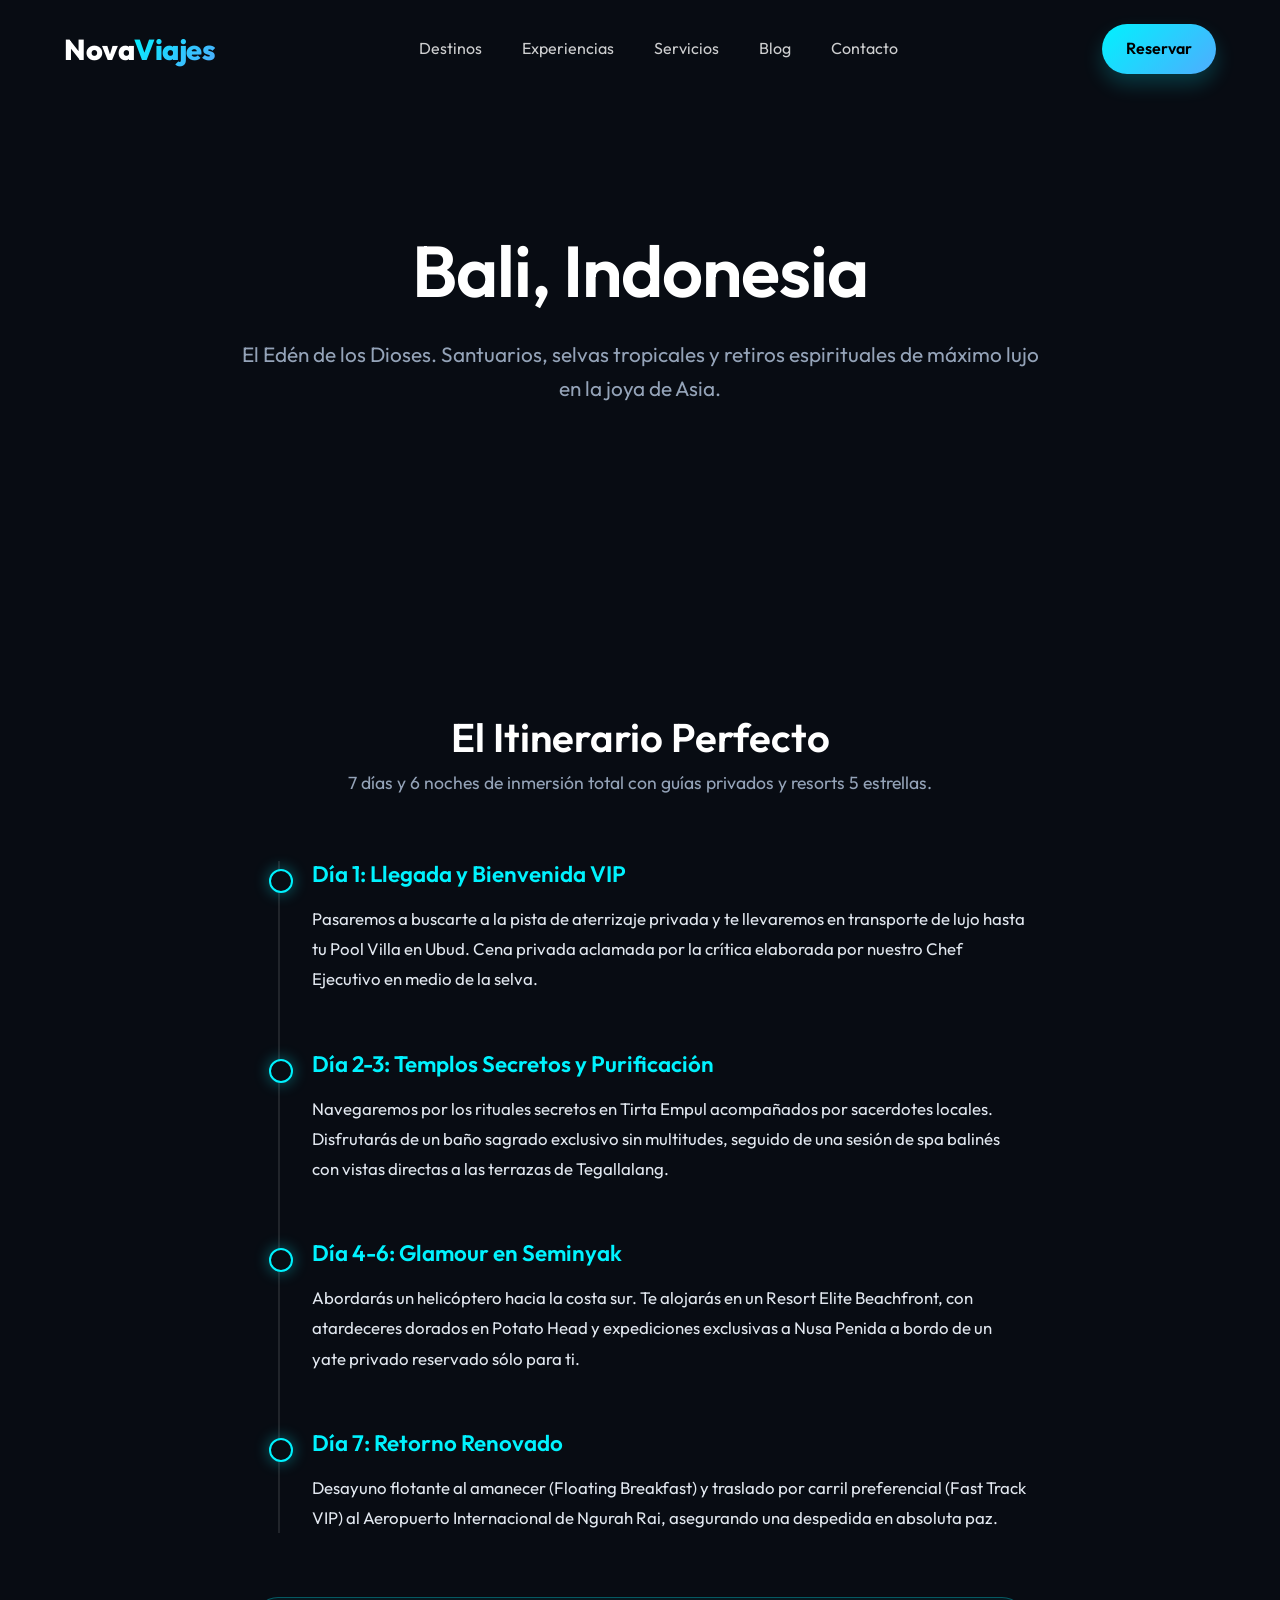
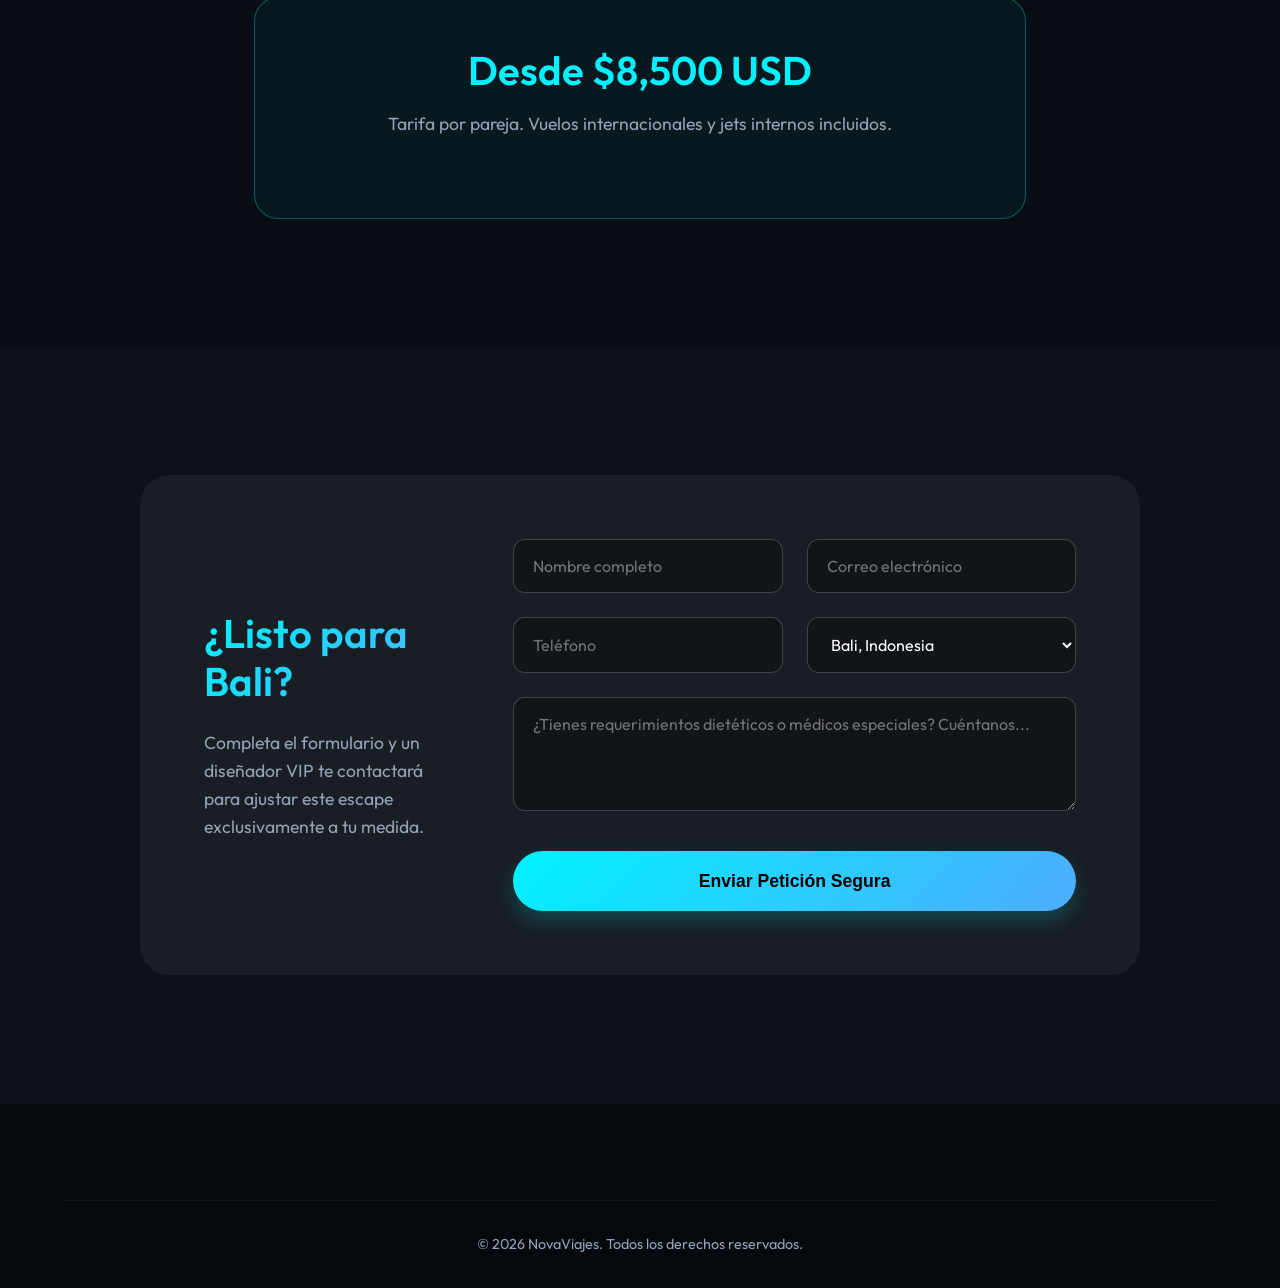
==== bali.html @ 115f8b4d "feat: Add Destination, Services and Blog pages with routing" ====
<!DOCTYPE html>
<html lang="es">
<head>
    <meta charset="UTF-8">
    <meta name="viewport" content="width=device-width, initial-scale=1.0">
    <title>Viaje a Bali | NovaViajes</title>
    <link rel="preconnect" href="https://fonts.googleapis.com">
    <link rel="preconnect" href="https://fonts.gstatic.com" crossorigin>
    <link href="https://fonts.googleapis.com/css2?family=Outfit:wght@300;400;600;800&display=swap" rel="stylesheet">
    <link rel="stylesheet" href="style.css">
</head>
<body>
    <nav class="navbar">
        <div class="logo"><a href="index.html">Nova<span>Viajes</span></a></div>
        <ul class="nav-links">
            <li><a href="index.html#destinos">Destinos</a></li>
            <li><a href="index.html#experiencias">Experiencias</a></li>
            <li><a href="servicios.html">Servicios</a></li>
            <li><a href="blog.html">Blog</a></li>
            <li><a href="#contacto">Contacto</a></li>
        </ul>
        <a href="#contacto" class="btn-primary magnetic-btn">Reservar</a>
    </nav>

    <header class="hero" style="height: 65vh;">
        <div class="hero-bg" style="background-image: url('https://images.unsplash.com/photo-1510414842594-a61c69b5ae57?auto=format&fit=crop&w=2000&q=80')"></div>
        <div class="hero-overlay"></div>
        <div class="hero-content" style="padding-top: 6rem;">
            <h1 class="fade-up" style="font-size: 4.5rem;">Bali, Indonesia</h1>
            <p class="fade-up delay-1" style="font-size: 1.3rem;">El Edén de los Dioses. Santuarios, selvas tropicales y retiros espirituales de máximo lujo en la joya de Asia.</p>
        </div>
    </header>

    <section class="section-padding" style="max-width: 900px; margin: 0 auto;">
        <div class="section-header scroll-reveal">
            <h2 style="font-size: 2.5rem; margin-bottom: 0.5rem;">El Itinerario Perfecto</h2>
            <p style="font-size: 1.1rem; color: var(--text-muted);">7 días y 6 noches de inmersión total con guías privados y resorts 5 estrellas.</p>
        </div>
        
        <div class="timeline" style="margin-top: 4rem;">
            <div class="timeline-item scroll-reveal">
                <h3>Día 1: Llegada y Bienvenida VIP</h3>
                <p>Pasaremos a buscarte a la pista de aterrizaje privada y te llevaremos en transporte de lujo hasta tu Pool Villa en Ubud. Cena privada aclamada por la crítica elaborada por nuestro Chef Ejecutivo en medio de la selva.</p>
            </div>
            <div class="timeline-item scroll-reveal">
                <h3>Día 2-3: Templos Secretos y Purificación</h3>
                <p>Navegaremos por los rituales secretos en Tirta Empul acompañados por sacerdotes locales. Disfrutarás de un baño sagrado exclusivo sin multitudes, seguido de una sesión de spa balinés con vistas directas a las terrazas de Tegallalang.</p>
            </div>
            <div class="timeline-item scroll-reveal">
                <h3>Día 4-6: Glamour en Seminyak</h3>
                <p>Abordarás un helicóptero hacia la costa sur. Te alojarás en un Resort Elite Beachfront, con atardeceres dorados en Potato Head y expediciones exclusivas a Nusa Penida a bordo de un yate privado reservado sólo para ti.</p>
            </div>
            <div class="timeline-item scroll-reveal">
                <h3>Día 7: Retorno Renovado</h3>
                <p>Desayuno flotante al amanecer (Floating Breakfast) y traslado por carril preferencial (Fast Track VIP) al Aeropuerto Internacional de Ngurah Rai, asegurando una despedida en absoluta paz.</p>
            </div>
        </div>

        <div class="pricing-box scroll-reveal">
            <h2>Desde $8,500 USD</h2>
            <p>Tarifa por pareja. Vuelos internacionales y jets internos incluidos.</p>
        </div>
    </section>

    <section id="contacto" class="contact-section section-padding" style="background: rgba(255,255,255,0.02);">
        <div class="contact-container scroll-reveal" style="border:none; box-shadow:none;">
            <div class="contact-text">
                <h2>¿Listo para Bali?</h2>
                <p>Completa el formulario y un diseñador VIP te contactará para ajustar este escape exclusivamente a tu medida.</p>
            </div>
            <form class="contact-form">
                <div class="form-row">
                    <input type="text" placeholder="Nombre completo" required>
                    <input type="email" placeholder="Correo electrónico" required>
                </div>
                <div class="form-row">
                    <input type="tel" placeholder="Teléfono" required>
                    <select required>
                        <option selected>Bali, Indonesia</option>
                    </select>
                </div>
                <textarea rows="4" placeholder="¿Tienes requerimientos dietéticos o médicos especiales? Cuéntanos..."></textarea>
                <button type="submit" class="btn-primary magnetic-btn" style="width:100%; border:none; margin-top: 1rem; padding: 1.2rem; font-size:1.1rem;">Enviar Petición Segura</button>
            </form>
        </div>
    </section>

    <footer class="footer">
        <div class="footer-bottom">
            <p>&copy; 2026 NovaViajes. Todos los derechos reservados.</p>
        </div>
    </footer>
    <script src="app.js"></script>
</body>
</html>
---- style.css ----
:root {
    --bg-color: #080c13;
    --text-color: #ffffff;
    --text-muted: #94a3b8;
    --accent-1: #00f2fe;
    --accent-2: #4facfe;
    --glass-bg: rgba(255, 255, 255, 0.05);
    --glass-border: rgba(255, 255, 255, 0.1);
    --font-primary: 'Outfit', sans-serif;
    --transition-smooth: all 0.5s cubic-bezier(0.4, 0, 0.2, 1);
}

* { margin: 0; padding: 0; box-sizing: border-box; }
html { scroll-behavior: smooth; }
body {
    background-color: var(--bg-color);
    color: var(--text-color);
    font-family: var(--font-primary);
    overflow-x: hidden;
    line-height: 1.6;
}

h1, h2, h3, h4 { line-height: 1.2; font-weight: 600; }
a { text-decoration: none; color: inherit; transition: var(--transition-smooth); }
ul { list-style: none; }

/* Animations */
.fade-up {
    opacity: 0;
    transform: translateY(30px);
    animation: fadeUpAnim 0.8s forwards cubic-bezier(0.4, 0, 0.2, 1);
}
.delay-1 { animation-delay: 0.2s; }
.delay-2 { animation-delay: 0.4s; }

@keyframes fadeUpAnim {
    to { opacity: 1; transform: translateY(0); }
}

.scroll-reveal {
    opacity: 0;
    transform: translateY(40px);
    transition: all 0.8s cubic-bezier(0.4, 0, 0.2, 1);
}
.scroll-reveal.visible {
    opacity: 1;
    transform: translateY(0);
}

/* Navigation */
.navbar {
    position: fixed;
    top: 0;
    width: 100%;
    padding: 1.5rem 5%;
    display: flex;
    justify-content: space-between;
    align-items: center;
    z-index: 100;
    transition: var(--transition-smooth);
    background: transparent;
}
.navbar.scrolled {
    background: rgba(8, 12, 19, 0.85);
    backdrop-filter: blur(16px);
    border-bottom: 1px solid var(--glass-border);
    padding: 1rem 5%;
}

.logo { font-size: 1.8rem; font-weight: 800; letter-spacing: -0.5px; }
.logo span {
    color: var(--accent-1);
    background: linear-gradient(135deg, var(--accent-1), var(--accent-2));
    background-clip: text;
    -webkit-background-clip: text;
    -webkit-text-fill-color: transparent;
}

.nav-links { display: flex; gap: 2.5rem; }
.nav-links a { font-size: 1rem; font-weight: 400; opacity: 0.8; }
.nav-links a:hover { opacity: 1; color: var(--accent-1); }

.btn-primary {
    background: linear-gradient(135deg, var(--accent-1), var(--accent-2));
    color: #000;
    padding: 0.75rem 1.5rem;
    border-radius: 50px;
    font-weight: 600;
    display: inline-block;
    cursor: pointer;
    box-shadow: 0 10px 20px rgba(0, 242, 254, 0.2);
}
.btn-primary:hover {
    box-shadow: 0 15px 30px rgba(0, 242, 254, 0.4);
    transform: translateY(-2px);
}

/* Hero Section */
.hero {
    height: 100vh;
    position: relative;
    display: flex;
    align-items: center;
    justify-content: center;
    padding: 0 5%;
    overflow: hidden;
}
.hero-bg {
    position: absolute;
    top: 0; left: 0; width: 100%; height: 100%;
    background-image: url('https://images.unsplash.com/photo-1544644181-1484b3fdfc62?auto=format&fit=crop&w=2000&q=80');
    background-size: cover;
    background-position: center;
    z-index: -2;
    transform: scale(1.05);
}
.hero-overlay {
    position: absolute;
    top: 0; left: 0; width: 100%; height: 100%;
    background: linear-gradient(to bottom, rgba(8, 12, 19, 0.4) 0%, rgba(8, 12, 19, 0.9) 100%);
    z-index: -1;
}

.hero-content {
    text-align: center;
    max-width: 800px;
    z-index: 10;
}
.hero-content h1 {
    font-size: clamp(3rem, 6vw, 5.5rem);
    margin-bottom: 1.5rem;
    letter-spacing: -1px;
}
.hero-content p {
    font-size: 1.2rem;
    color: var(--text-muted);
    margin-bottom: 3rem;
}

/* Glass Search Bar */
.search-glass {
    background: var(--glass-bg);
    backdrop-filter: blur(20px);
    border: 1px solid var(--glass-border);
    border-radius: 100px;
    padding: 0.5rem 0.5rem 0.5rem 2rem;
    display: flex;
    align-items: center;
    justify-content: space-between;
    box-shadow: 0 25px 50px rgba(0,0,0,0.3);
}

.input-group {
    display: flex; flex-direction: column; align-items: flex-start; flex: 1;
}
.input-group label {
    font-size: 0.75rem; color: var(--text-muted); text-transform: uppercase; letter-spacing: 1px; font-weight: 600;
}
.input-group input {
    background: transparent; border: none; outline: none; color: #fff;
    font-family: var(--font-primary); font-size: 1rem; width: 100%; margin-top: 0.2rem;
}
.input-group input::placeholder { color: rgba(255,255,255,0.4); }

.search-btn {
    background: linear-gradient(135deg, var(--accent-1), var(--accent-2));
    border: none; color: #000; font-family: var(--font-primary); font-weight: 600;
    padding: 1rem 2rem; border-radius: 50px; cursor: pointer; transition: var(--transition-smooth);
}
.search-btn:hover { transform: scale(1.05); }

/* Layout Components */
.section-padding { padding: 8rem 5%; }
.section-header { text-align: center; margin-bottom: 4rem; }
.section-header h2 { font-size: 3rem; margin-bottom: 1rem; }
.section-header p { color: var(--text-muted); font-size: 1.1rem; }

/* Destinations */
.destinations-grid {
    display: grid; grid-template-columns: repeat(auto-fit, minmax(300px, 1fr)); gap: 2rem;
}
.dest-card {
    position: relative; border-radius: 24px; overflow: hidden; height: 450px; cursor: pointer;
}
.card-img {
    width: 100%; height: 100%; background-size: cover; background-position: center; transition: transform 0.8s cubic-bezier(0.4, 0, 0.2, 1);
}
.dest-card:hover .card-img { transform: scale(1.1); }
.dest-card::after {
    content: ''; position: absolute; bottom: 0; left: 0; width: 100%; height: 70%;
    background: linear-gradient(to top, rgba(8,12,19,0.95), transparent); pointer-events: none;
}
.card-content {
    position: absolute; bottom: 0; left: 0; width: 100%; padding: 2.5rem; z-index: 2;
    transform: translateY(20px); transition: var(--transition-smooth);
}
.dest-card:hover .card-content { transform: translateY(0); }
.card-badge {
    display: inline-block; background: rgba(255,255,255,0.2); backdrop-filter: blur(10px);
    padding: 0.3rem 1rem; border-radius: 20px; font-size: 0.8rem; font-weight: 600; margin-bottom: 1rem;
}
.card-content h3 { font-size: 1.8rem; margin-bottom: 0.5rem; }
.card-content p { color: var(--text-muted); font-size: 0.95rem; margin-bottom: 1rem; opacity: 0; transition: var(--transition-smooth); }
.dest-card:hover .card-content p { opacity: 1; }
.explore-link { color: var(--accent-1); font-weight: 600; display: inline-flex; align-items: center; gap: 0.5rem; }
.explore-link span { transition: transform 0.3s ease; }
.explore-link:hover span { transform: translateX(5px); }

/* Marquee */
.marquee-section {
    padding: 3rem 0; background: var(--accent-1); color: #000; overflow: hidden; white-space: nowrap; display: flex; font-weight: 800; font-size: 2.5rem; text-transform: uppercase;
}
.marquee-inner { display: flex; animation: marquee 20s linear infinite; }
.marquee-inner span { padding: 0 1rem; }
@keyframes marquee { 0% { transform: translateX(0); } 100% { transform: translateX(-50%); } }

/* Features */
.features-flex { display: flex; gap: 3rem; flex-wrap: wrap; justify-content: center; }
.feature-item {
    flex: 1; min-width: 250px; background: var(--glass-bg); border: 1px solid var(--glass-border);
    padding: 3rem 2rem; border-radius: 24px; text-align: center; transition: var(--transition-smooth);
}
.feature-item:hover { transform: translateY(-10px); background: rgba(255,255,255,0.08); border-color: rgba(0, 242, 254, 0.3); }
.feature-icon { font-size: 3rem; margin-bottom: 1.5rem; text-shadow: 0 0 20px rgba(0,242,254,0.4); }
.feature-item h4 { font-size: 1.4rem; margin-bottom: 1rem; }
.feature-item p { color: var(--text-muted); font-size: 1rem; }

/* Footer */
.footer { background: #05080c; border-top: 1px solid rgba(255,255,255,0.05); padding: 6rem 5% 2rem; }
.footer-content { display: flex; flex-wrap: wrap; gap: 4rem; justify-content: space-between; margin-bottom: 4rem; }
.footer-brand { max-width: 300px; }
.footer-brand h2 { font-size: 2rem; margin-bottom: 1rem; }
.footer-brand h2 span { color: var(--accent-1); }
.footer-brand p { color: var(--text-muted); }
.footer-links h4, .footer-cta h4 { font-size: 1.2rem; margin-bottom: 1.5rem; }
.footer-links ul li { margin-bottom: 0.8rem; }
.footer-links ul li a { color: var(--text-muted); }
.footer-links ul li a:hover { color: var(--accent-1); }

.newsletter { display: flex; background: rgba(255,255,255,0.05); border-radius: 50px; padding: 0.5rem; border: 1px solid rgba(255,255,255,0.1); }
.newsletter input { background: none; border: none; color: #fff; padding: 0.5rem 1rem; outline: none; width: 100%; font-family: var(--font-primary); }
.newsletter button { background: var(--accent-1); color: #000; border: none; padding: 0.5rem 1.5rem; border-radius: 50px; font-weight: 600; cursor: pointer; font-family: var(--font-primary); transition: transform 0.2s; }
.newsletter button:hover { transform: scale(1.05); }

.footer-bottom { text-align: center; color: var(--text-muted); font-size: 0.9rem; border-top: 1px solid rgba(255,255,255,0.05); padding-top: 2rem; }

.magnetic-btn { position: relative; }

@media (max-width: 768px) {
    .nav-links { display: none; }
    .hero-content h1 { font-size: 3rem; }
    .search-glass { flex-direction: column; padding: 1.5rem; gap: 1rem; border-radius: 24px; }
    .search-glass .input-group { width: 100%; border-bottom: 1px solid rgba(255,255,255,0.1); padding-bottom: 1rem; }
    .search-glass .input-group:last-child { border: none; padding-bottom: 0px; }
    .search-btn { width: 100%; margin-top: 1rem; }
    .features-flex { flex-direction: column; }
}

/* Flatpickr Premium Customization */
.flatpickr-calendar {
    background: rgba(8, 12, 19, 0.95) !important;
    backdrop-filter: blur(20px) !important;
    border: 1px solid rgba(255, 255, 255, 0.1) !important;
    box-shadow: 0 25px 50px rgba(0,0,0,0.5) !important;
    font-family: var(--font-primary) !important;
}
.flatpickr-day.selected, .flatpickr-day.startRange, .flatpickr-day.endRange, .flatpickr-day.selected.inRange, .flatpickr-day.startRange.inRange, .flatpickr-day.endRange.inRange {
    background: var(--accent-1) !important;
    border-color: var(--accent-1) !important;
    color: #000 !important;
    font-weight: 600;
}
.flatpickr-day.inRange {
    background: rgba(0, 242, 254, 0.1) !important;
    border-color: transparent !important;
    box-shadow: -5px 0 0 rgba(0, 242, 254, 0.1), 5px 0 0 rgba(0, 242, 254, 0.1) !important;
}

/* Custom Dropdown Styling */
.dropdown-wrapper { position: relative; }
#destinoInput { cursor: pointer; }
.custom-dropdown {
    position: absolute; top: 100%; left: 0; width: 100%; margin-top: 0.5rem;
    background: rgba(8, 12, 19, 0.95); backdrop-filter: blur(20px);
    border: 1px solid rgba(255, 255, 255, 0.1); border-radius: 12px;
    box-shadow: 0 10px 30px rgba(0,0,0,0.5); opacity: 0; visibility: hidden;
    transform: translateY(-10px); transition: var(--transition-smooth);
    z-index: 50; overflow: hidden;
}
.custom-dropdown.active { opacity: 1; visibility: visible; transform: translateY(0); }
.custom-dropdown li {
    padding: 1rem 1.5rem; font-size: 1rem; color: var(--text-color); cursor: pointer;
    border-bottom: 1px solid rgba(255,255,255,0.05); transition: background 0.3s;
}
.custom-dropdown li:last-child { border-bottom: none; }
.custom-dropdown li:hover { background: var(--accent-1); color: #000; font-weight: 600; }

/* Testimonials */
.testimonials-header { margin-top: 8rem; margin-bottom: 4rem; }
.testimonials-header h2 { font-size: 2.5rem; margin-bottom: 1rem; }
.testimonials-grid { display: grid; grid-template-columns: repeat(auto-fit, minmax(300px, 1fr)); gap: 2rem; }
.testimonial-card {
    background: var(--glass-bg); border: 1px solid var(--glass-border); border-radius: 24px;
    padding: 2.5rem; transition: var(--transition-smooth); display: flex; flex-direction: column; justify-content: space-between;
}
.testimonial-card:hover { transform: translateY(-5px); border-color: rgba(0,242,254,0.3); }
.stars { color: #f59e0b; font-size: 1.2rem; margin-bottom: 1rem; letter-spacing: 2px; }
.testimonial-card p { color: #e2e8f0; font-style: italic; font-size: 1.05rem; margin-bottom: 2rem; line-height: 1.7; }
.user-info { display: flex; align-items: center; gap: 1rem; border-top: 1px solid rgba(255,255,255,0.1); padding-top: 1.5rem; }
.user-info img { width: 50px; height: 50px; border-radius: 50%; object-fit: cover; border: 2px solid var(--accent-1); }
.user-info h4 { font-size: 1.1rem; color: #fff; margin-bottom: 0.2rem; }
.user-info span { font-size: 0.85rem; color: var(--text-muted); }

/* Contact Form Section */
.contact-container {
    max-width: 1000px; margin: 0 auto; background: var(--glass-bg); border: 1px solid var(--glass-border);
    border-radius: 30px; padding: 4rem; display: grid; grid-template-columns: 1fr 1.2fr; gap: 4rem; align-items: center;
}
.contact-text h2 { font-size: 2.5rem; margin-bottom: 1.5rem; background: linear-gradient(135deg, var(--accent-1), var(--accent-2)); background-clip: text; -webkit-background-clip: text; -webkit-text-fill-color: transparent; }
.contact-text p { font-size: 1.1rem; color: var(--text-muted); }
.contact-form { display: flex; flex-direction: column; gap: 1.5rem; }
.form-row { display: flex; gap: 1.5rem; }
.form-row > * { flex: 1; }
.contact-form input, .contact-form select, .contact-form textarea {
    background: rgba(0,0,0,0.3); border: 1px solid rgba(255,255,255,0.2); color: #fff;
    padding: 1rem 1.2rem; border-radius: 12px; font-family: var(--font-primary); font-size: 1rem; outline: none; transition: border 0.3s;
}
.contact-form input:focus, .contact-form select:focus, .contact-form textarea:focus { border-color: var(--accent-1); }
.contact-form select option { background: #080c13; color: #fff; }

/* Destination Timeline */
.timeline { border-left: 2px solid rgba(255,255,255,0.1); margin-left: 1.5rem; padding-left: 2rem; position: relative; }
.timeline-item { margin-bottom: 3.5rem; position: relative; }
.timeline-item::before {
    content: ''; position: absolute; left: -2.7rem; top: 0.5rem; width: 20px; height: 20px;
    background: var(--bg-color); border: 2px solid var(--accent-1); border-radius: 50%;
    box-shadow: 0 0 15px rgba(0,242,254,0.4);
}
.timeline-item h3 { color: var(--accent-1); margin-bottom: 1rem; font-size: 1.4rem; }
.timeline-item p { color: #e2e8f0; font-size: 1.05rem; line-height: 1.8; }

/* Pricing Box */
.pricing-box {
    margin-top: 4rem; text-align: center; background: rgba(0, 242, 254, 0.05); padding: 3rem;
    border-radius: 24px; border: 1px solid rgba(0, 242, 254, 0.3); backdrop-filter: blur(10px);
}
.pricing-box h2 { font-size: 2.5rem; color: var(--accent-1); margin-bottom: 1rem; }
.pricing-box p { font-size: 1.1rem; color: var(--text-muted); margin-bottom: 2rem; }

@media (max-width: 768px) {
    .contact-container { grid-template-columns: 1fr; padding: 2rem; }
    .form-row { flex-direction: column; }
}
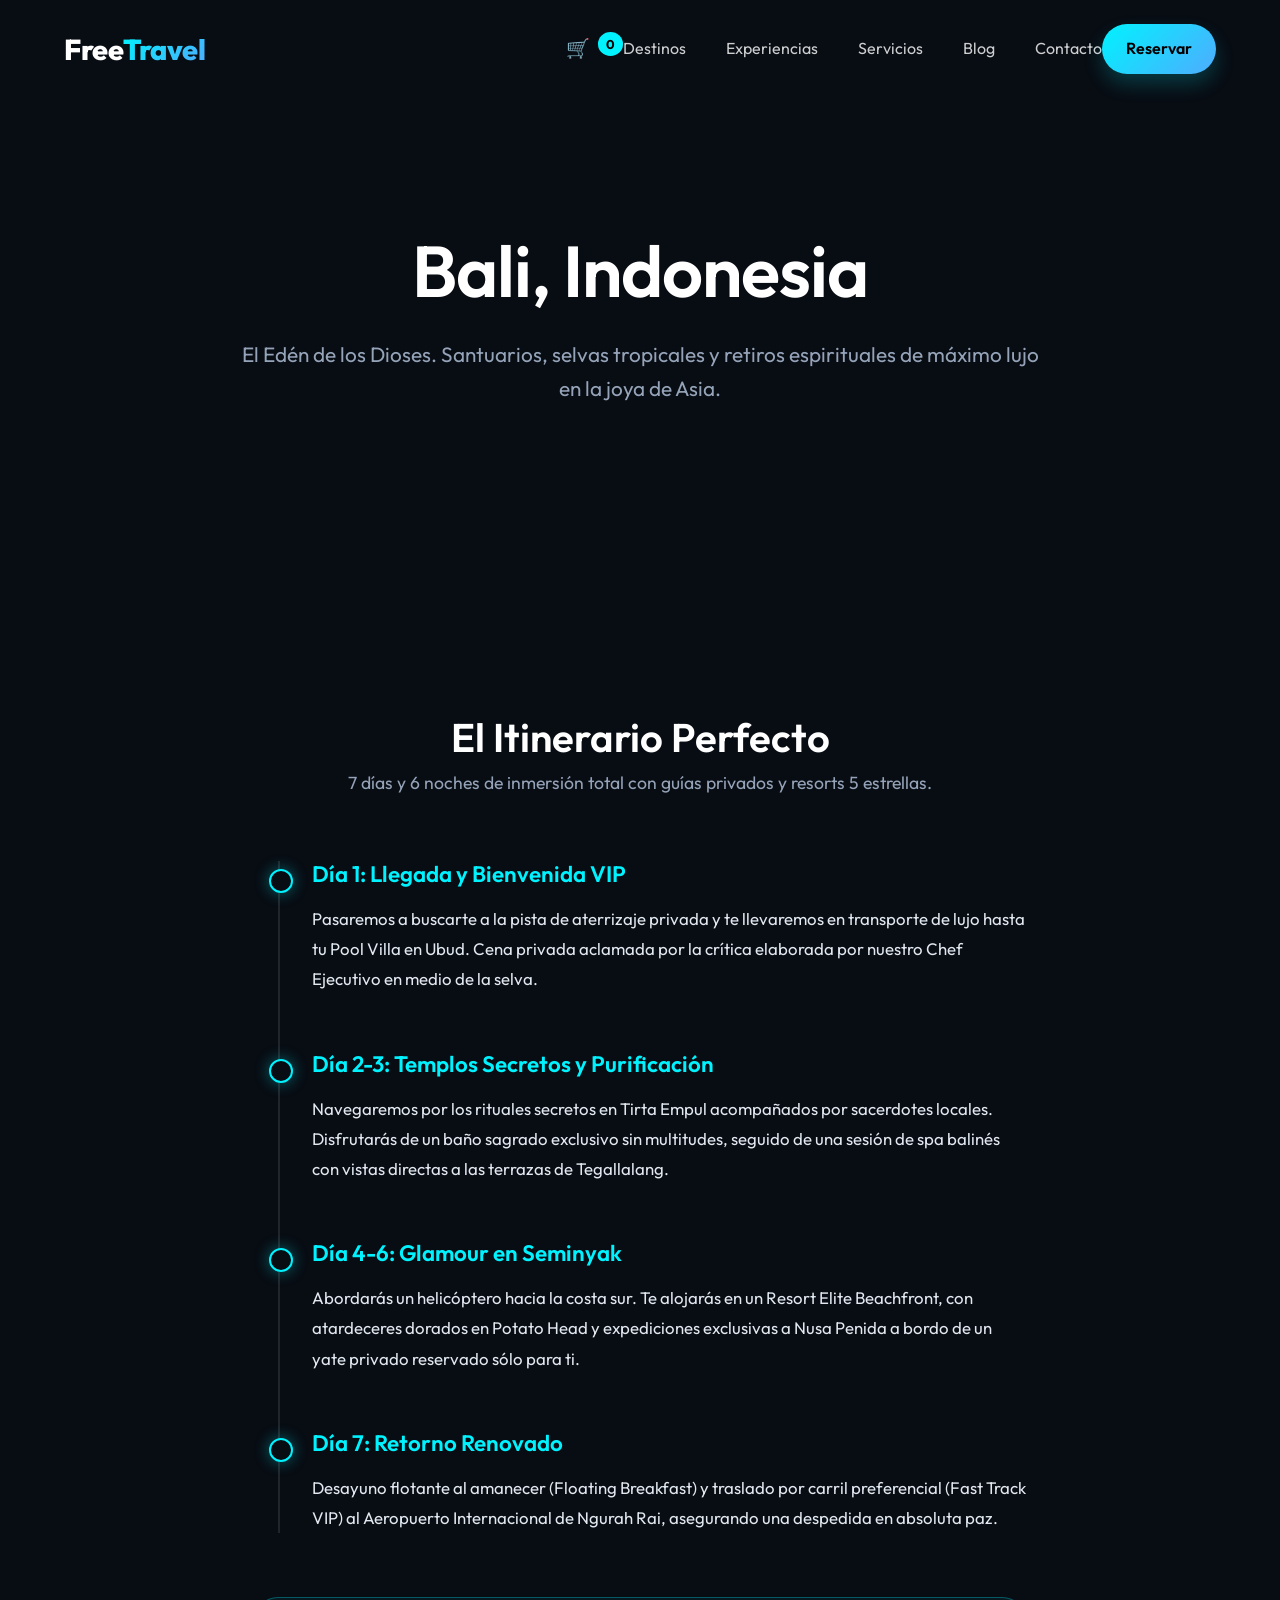
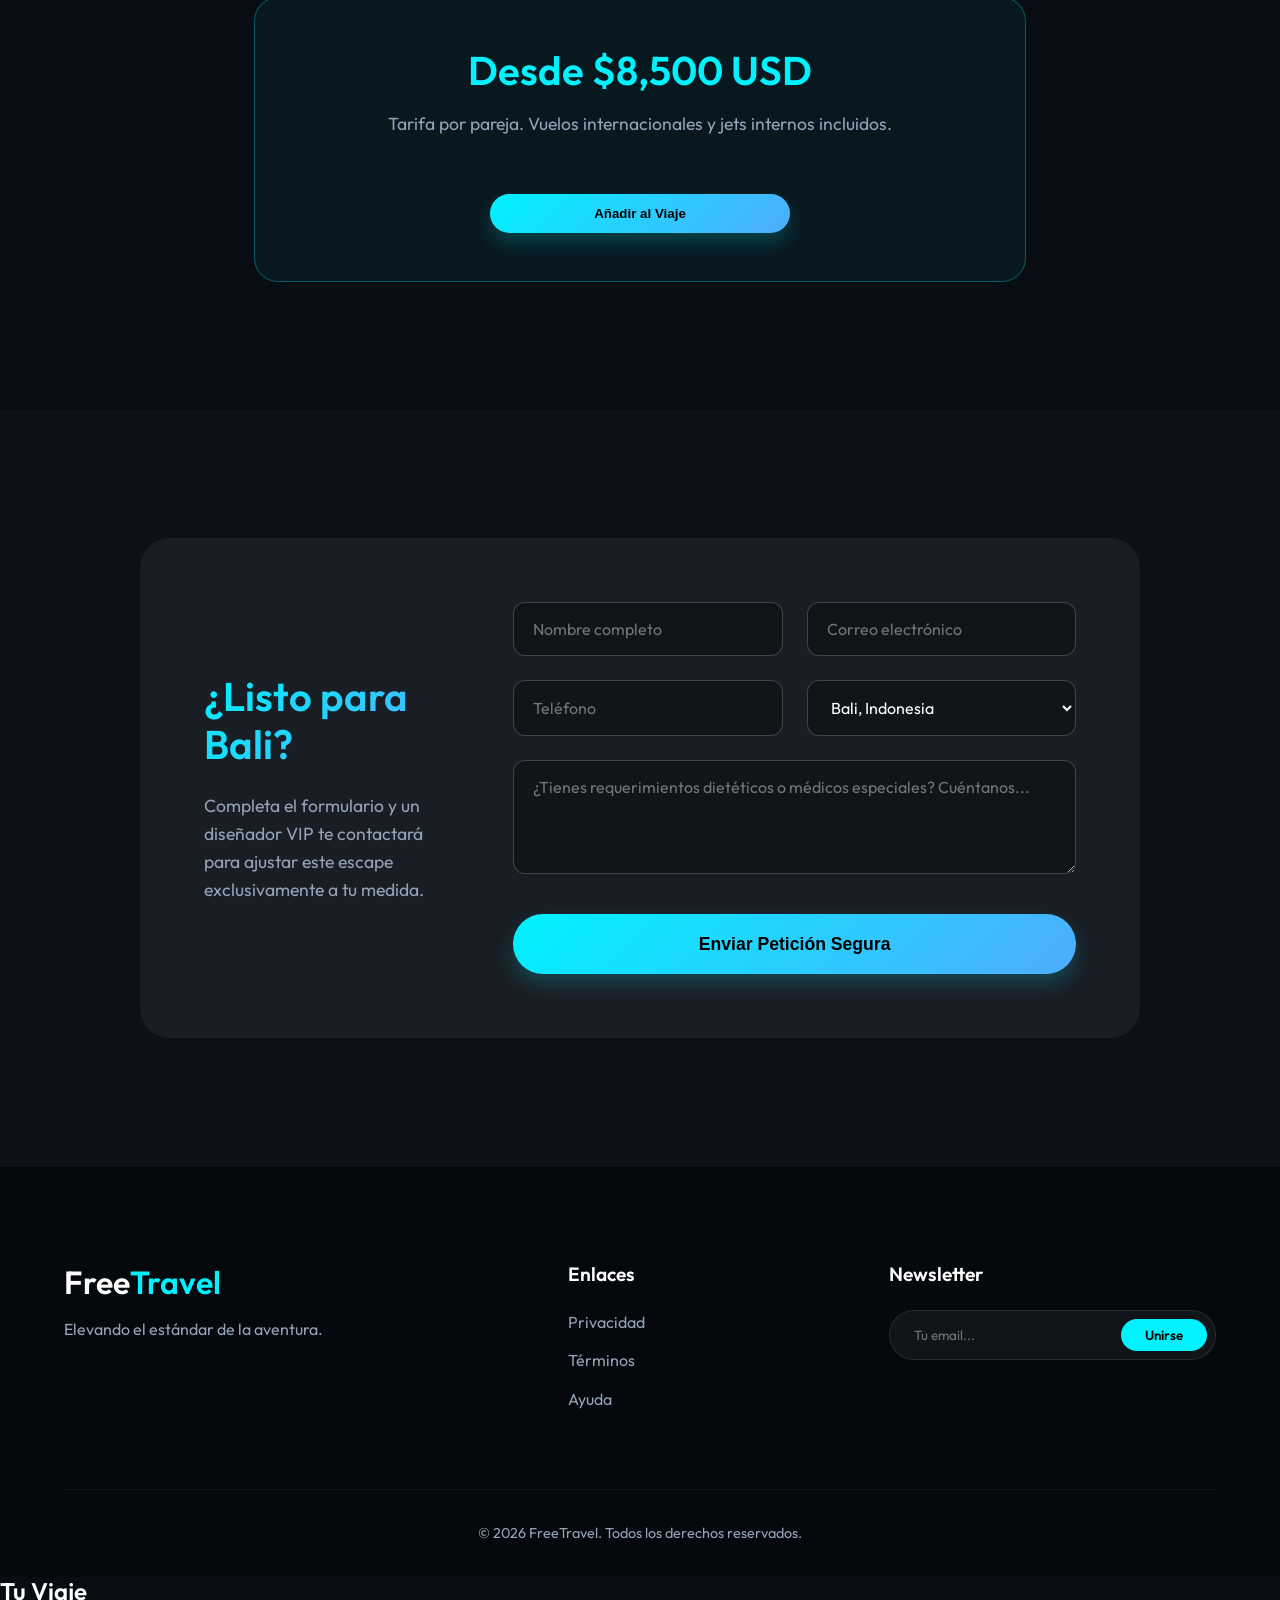
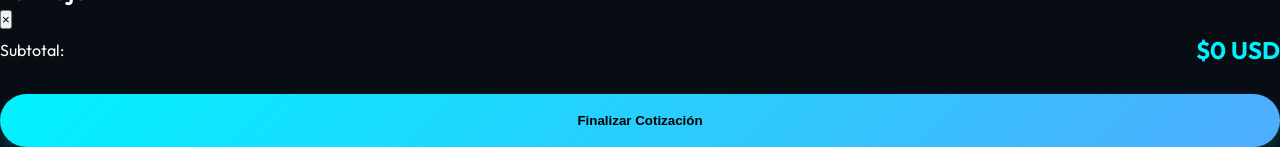
==== commit 115f296a: "feat: Execute total rebranding from NovaViajes to FreeTravel and link End-To-End checkout module" ====
--- a/bali.html
+++ b/bali.html
@@ -3,7 +3,7 @@
 <head>
     <meta charset="UTF-8">
     <meta name="viewport" content="width=device-width, initial-scale=1.0">
-    <title>Viaje a Bali | NovaViajes</title>
+    <title>Viaje a Bali | FreeTravel</title>
     <link rel="preconnect" href="https://fonts.googleapis.com">
     <link rel="preconnect" href="https://fonts.gstatic.com" crossorigin>
     <link href="https://fonts.googleapis.com/css2?family=Outfit:wght@300;400;600;800&display=swap" rel="stylesheet">
@@ -11,7 +11,17 @@
 </head>
 <body>
     <nav class="navbar">
-        <div class="logo"><a href="index.html">Nova<span>Viajes</span></a></div>
+        <div class="logo"><a href="index.html">Free<span>Travel</span></a></div>
+        <div class="nav-actions" style="display:flex; align-items:center; gap:1.5rem; margin-left:auto; z-index:102;">
+            <div class="cart-toggle" id="cartToggle" style="cursor:pointer; display:flex; align-items:center; gap:0.5rem; font-size:1.2rem;">
+                🛒 <span class="cart-count" id="cartCount" style="background:var(--accent-1); color:#000; font-weight:bold; border-radius:50%; padding:0.1rem 0.5rem; font-size:0.8rem; transform: translateY(-5px);">0</span>
+            </div>
+            <div class="hamburger">
+                <div class="line"></div>
+                <div class="line"></div>
+                <div class="line"></div>
+            </div>
+        </div>
         <ul class="nav-links">
             <li><a href="index.html#destinos">Destinos</a></li>
             <li><a href="index.html#experiencias">Experiencias</a></li>
@@ -59,6 +69,7 @@
         <div class="pricing-box scroll-reveal">
             <h2>Desde $8,500 USD</h2>
             <p>Tarifa por pareja. Vuelos internacionales y jets internos incluidos.</p>
+            <button class="add-to-cart btn-primary magnetic-btn" style="margin-top: 1.5rem; width: 100%; max-width: 300px; border:none;" data-id="bali" data-name="Expedición VIP Bali" data-price="8500" data-img="https://images.unsplash.com/photo-1510414842594-a61c69b5ae57?auto=format&fit=crop&w=150&q=80">Añadir al Viaje</button>
         </div>
     </section>
 
@@ -86,10 +97,50 @@
     </section>
 
     <footer class="footer">
+        <div class="footer-content">
+            <div class="footer-brand scroll-reveal">
+                <h2>Free<span>Travel</span></h2>
+                <p>Elevando el estándar de la aventura.</p>
+            </div>
+            <div class="footer-links scroll-reveal" style="transition-delay: 100ms;">
+                <h4>Enlaces</h4>
+                <ul>
+                    <li><a href="privacidad.html">Privacidad</a></li>
+                    <li><a href="terminos.html">Términos</a></li>
+                    <li><a href="ayuda.html">Ayuda</a></li>
+                </ul>
+            </div>
+            <div class="footer-cta scroll-reveal" style="transition-delay: 200ms;">
+                <h4>Newsletter</h4>
+                <div class="newsletter">
+                    <input type="email" placeholder="Tu email...">
+                    <button>Unirse</button>
+                </div>
+            </div>
+        </div>
         <div class="footer-bottom">
-            <p>&copy; 2026 NovaViajes. Todos los derechos reservados.</p>
+            <p>&copy; 2026 FreeTravel. Todos los derechos reservados.</p>
         </div>
     </footer>
+    <!-- E-commerce Sidebar -->
+    <div class="cart-overlay" id="cartOverlay"></div>
+    <aside class="cart-sidebar" id="cartSidebar">
+        <div class="cart-header">
+            <h2>Tu Viaje</h2>
+            <button id="closeCart" class="close-cart">&times;</button>
+        </div>
+        <div class="cart-items" id="cartItems">
+            <!-- Items injected by JS -->
+        </div>
+        <div class="cart-footer">
+            <div class="subtotal" style="display:flex; justify-content:space-between; align-items:center; margin-bottom:1rem;">
+                <span>Subtotal:</span>
+                <span id="cartTotal" style="color:var(--accent-1); font-weight:bold; font-size:1.5rem;">$0 USD</span>
+            </div>
+            <button class="btn-primary magnetic-btn" id="checkoutBtn" style="width: 100%; border:none; padding: 1.2rem; margin-top:0.5rem;">Finalizar Cotización</button>
+        </div>
+    </aside>
+
     <script src="app.js"></script>
 </body>
 </html>
--- a/style.css
+++ b/style.css
@@ -295,6 +295,24 @@
 .custom-dropdown li:last-child { border-bottom: none; }
 .custom-dropdown li:hover { background: var(--accent-1); color: #000; font-weight: 600; }
 
+/* Hamburger */
+.hamburger { display: none; flex-direction: column; cursor: pointer; z-index: 101; gap: 6px; }
+.hamburger .line { width: 30px; height: 3px; background: #fff; transition: all 0.4s ease; border-radius: 5px; }
+.hamburger.active .line:nth-child(1) { transform: translateY(9px) rotate(45deg); }
+.hamburger.active .line:nth-child(2) { opacity: 0; }
+.hamburger.active .line:nth-child(3) { transform: translateY(-9px) rotate(-45deg); }
+
+/* Dynamism & Gallery */
+@keyframes floatAnim {
+    0%, 100% { transform: translateY(0); }
+    50% { transform: translateY(-8px); }
+}
+.floating { animation: floatAnim 4s ease-in-out infinite; }
+
+.gallery-grid { display: grid; grid-template-columns: repeat(auto-fit, minmax(250px, 1fr)); gap: 1rem; grid-auto-rows: 250px; grid-auto-flow: dense; }
+.gallery-item { border-radius: 16px; background-size: cover; background-position: center; transition: transform 0.5s cubic-bezier(0.4, 0, 0.2, 1); cursor: pointer; }
+.gallery-item:hover { transform: scale(1.03); z-index: 10; box-shadow: 0 15px 35px rgba(0,242,254,0.3); border: 2px solid var(--accent-1); }
+
 /* Testimonials */
 .testimonials-header { margin-top: 8rem; margin-bottom: 4rem; }
 .testimonials-header h2 { font-size: 2.5rem; margin-bottom: 1rem; }
@@ -347,7 +365,63 @@
 .pricing-box h2 { font-size: 2.5rem; color: var(--accent-1); margin-bottom: 1rem; }
 .pricing-box p { font-size: 1.1rem; color: var(--text-muted); margin-bottom: 2rem; }
 
+/* Service Details Popover */
+.feature-item { position: relative; overflow: visible; z-index: 1; }
+.feature-item:hover { z-index: 15; }
+.service-details {
+    position: absolute;
+    bottom: 110%; /* Appear above the card */
+    left: 50%;
+    transform: translateX(-50%) translateY(20px) scale(0.95);
+    width: 280px;
+    background: rgba(8, 12, 19, 0.95);
+    backdrop-filter: blur(20px);
+    border: 1px solid var(--accent-1);
+    border-radius: 16px;
+    padding: 1.5rem;
+    color: #e2e8f0;
+    font-size: 0.95rem;
+    line-height: 1.6;
+    opacity: 0;
+    visibility: hidden;
+    transition: all 0.4s cubic-bezier(0.175, 0.885, 0.32, 1.275);
+    z-index: 100;
+    box-shadow: 0 15px 35px rgba(0,242,254,0.3);
+    pointer-events: none;
+}
+.service-details strong { color: var(--accent-1); display: block; margin-bottom: 0.5rem; font-size: 1.1rem; }
+.service-details::after {
+    content: '';
+    position: absolute;
+    top: 100%;
+    left: 50%;
+    transform: translateX(-50%);
+    border-width: 8px;
+    border-style: solid;
+    border-color: var(--accent-1) transparent transparent transparent;
+}
+.feature-item:hover .service-details {
+    opacity: 1;
+    visibility: visible;
+    transform: translateX(-50%) translateY(0) scale(1);
+}
+
 @media (max-width: 768px) {
-    .contact-container { grid-template-columns: 1fr; padding: 2rem; }
-    .form-row { flex-direction: column; }
-}
+    .navbar .btn-primary { display: none !important; }
+    .hamburger { display: flex; flex-shrink: 0; padding: 10px; margin-left: auto; }
+    .nav-links { position: fixed; top: 0; right: -100vw; height: 100vh; width: 100vw; background: rgba(8,12,19,0.98); backdrop-filter: blur(20px); -webkit-backdrop-filter: blur(20px); flex-direction: column; align-items: center; justify-content: center; transition: 0.5s cubic-bezier(0.4, 0, 0.2, 1); gap: 2rem; z-index: -1; }
+    .nav-links.active { right: 0; }
+    .nav-links a { font-size: 1.5rem; }
+    
+    .hero-content h1 { font-size: 2.8rem !important; }
+    .section-padding { padding: 4rem 1.5rem; }
+    .timeline { margin-left: 0.2rem; padding-left: 1.2rem; border-left: 1px solid rgba(255,255,255,0.2); }
+    .timeline-item::before { left: -1.7rem; width: 16px; height: 16px; }
+    
+    .testimonials-header { margin-top: 4rem; }
+    .contact-container { grid-template-columns: 1fr; padding: 2rem 1.5rem; gap: 2rem; }
+    .form-row { flex-direction: column; gap: 1rem; }
+    
+    .custom-dropdown { position: relative; top: 0; margin-top: 1rem; opacity: 1; visibility: visible; display: none; }
+    .custom-dropdown.active { display: block; opacity: 1; visibility: visible; transform: none; }
+}
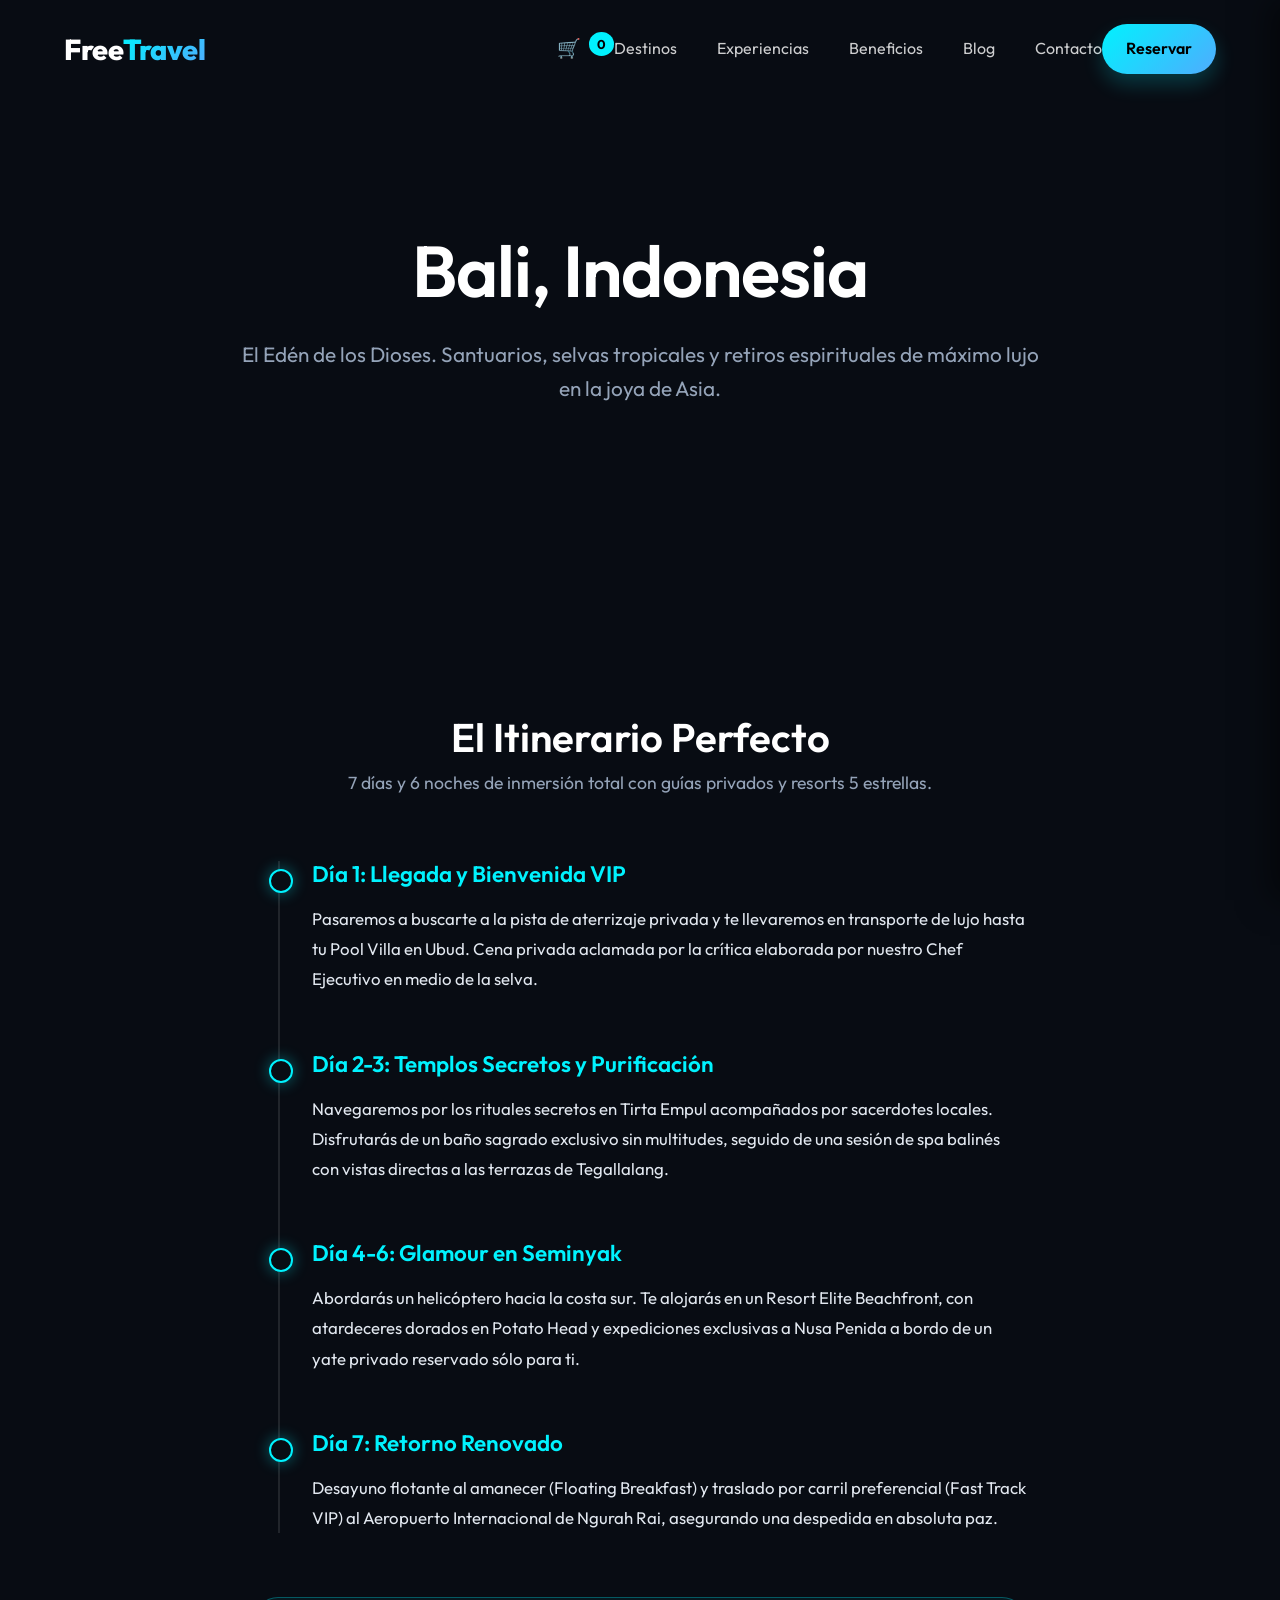
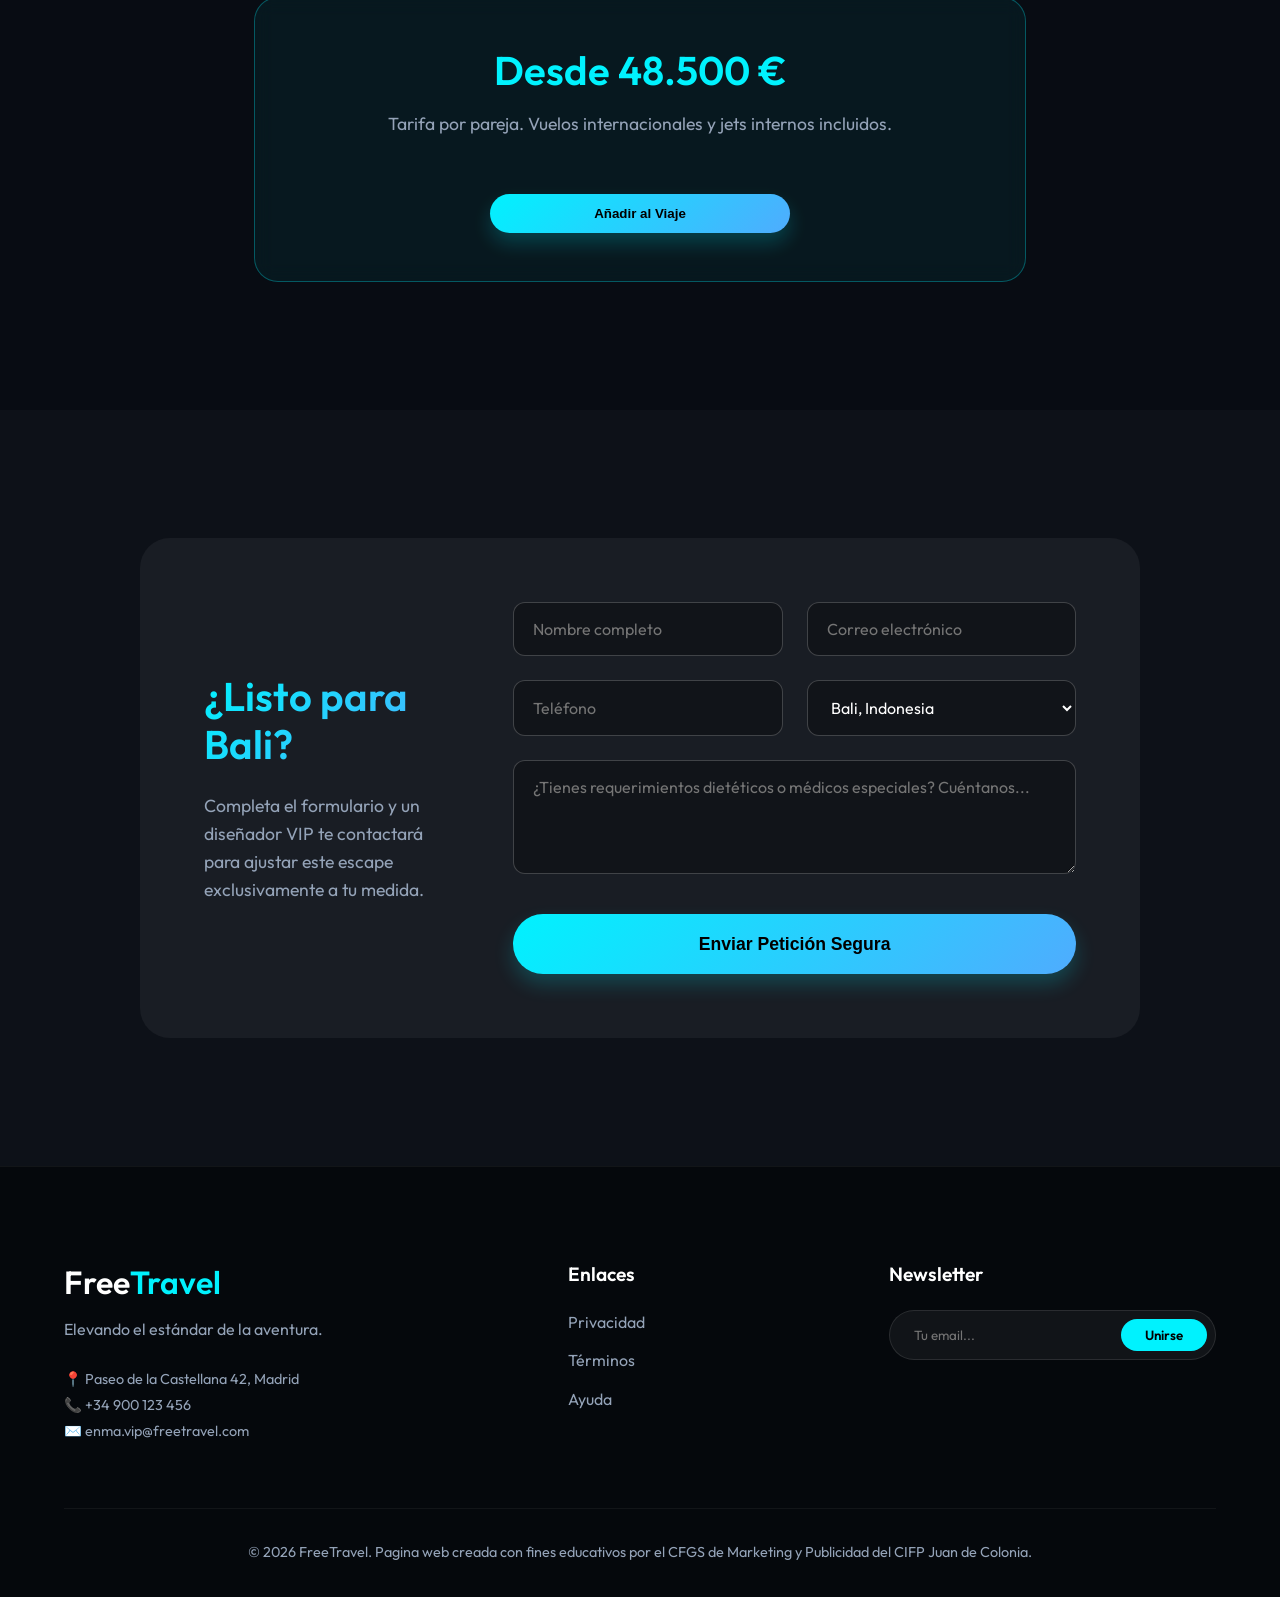
==== commit d0709f5f: "Change 'Servicios' link to 'Beneficios' and update footer text" ====
--- a/bali.html
+++ b/bali.html
@@ -25,7 +25,7 @@
         <ul class="nav-links">
             <li><a href="index.html#destinos">Destinos</a></li>
             <li><a href="index.html#experiencias">Experiencias</a></li>
-            <li><a href="servicios.html">Servicios</a></li>
+            <li><a href="servicios.html">Beneficios</a></li>
             <li><a href="blog.html">Blog</a></li>
             <li><a href="#contacto">Contacto</a></li>
         </ul>
@@ -67,7 +67,7 @@
         </div>
 
         <div class="pricing-box scroll-reveal">
-            <h2>Desde $8,500 USD</h2>
+            <h2>Desde 48.500 €</h2>
             <p>Tarifa por pareja. Vuelos internacionales y jets internos incluidos.</p>
             <button class="add-to-cart btn-primary magnetic-btn" style="margin-top: 1.5rem; width: 100%; max-width: 300px; border:none;" data-id="bali" data-name="Expedición VIP Bali" data-price="8500" data-img="https://images.unsplash.com/photo-1510414842594-a61c69b5ae57?auto=format&fit=crop&w=150&q=80">Añadir al Viaje</button>
         </div>
@@ -101,6 +101,11 @@
             <div class="footer-brand scroll-reveal">
                 <h2>Free<span>Travel</span></h2>
                 <p>Elevando el estándar de la aventura.</p>
+                <div style="margin-top:1.5rem; font-size:0.9rem; color:var(--text-muted); line-height:1.8;">
+                    <p>📍 Paseo de la Castellana 42, Madrid</p>
+                    <p>📞 +34 900 123 456</p>
+                    <p>✉️ enma.vip@freetravel.com</p>
+                </div>
             </div>
             <div class="footer-links scroll-reveal" style="transition-delay: 100ms;">
                 <h4>Enlaces</h4>
@@ -119,7 +124,7 @@
             </div>
         </div>
         <div class="footer-bottom">
-            <p>&copy; 2026 FreeTravel. Todos los derechos reservados.</p>
+            <p>&copy; 2026 FreeTravel. Pagina web creada con fines educativos por el CFGS de Marketing y Publicidad del CIFP Juan de Colonia.</p>
         </div>
     </footer>
     <!-- E-commerce Sidebar -->
@@ -135,7 +140,7 @@
         <div class="cart-footer">
             <div class="subtotal" style="display:flex; justify-content:space-between; align-items:center; margin-bottom:1rem;">
                 <span>Subtotal:</span>
-                <span id="cartTotal" style="color:var(--accent-1); font-weight:bold; font-size:1.5rem;">$0 USD</span>
+                <span id="cartTotal" style="color:var(--accent-1); font-weight:bold; font-size:1.5rem;">0 €</span>
             </div>
             <button class="btn-primary magnetic-btn" id="checkoutBtn" style="width: 100%; border:none; padding: 1.2rem; margin-top:0.5rem;">Finalizar Cotización</button>
         </div>
--- a/style.css
+++ b/style.css
@@ -84,7 +84,7 @@
     background: linear-gradient(135deg, var(--accent-1), var(--accent-2));
     color: #000;
     padding: 0.75rem 1.5rem;
-    border-radius: 50px;
+    border-radius: 30px;
     font-weight: 600;
     display: inline-block;
     cursor: pointer;
@@ -247,7 +247,15 @@
 .magnetic-btn { position: relative; }
 
 @media (max-width: 768px) {
-    .nav-links { display: none; }
+    .hamburger { display: flex; }
+    .nav-links {
+        display: flex; position: absolute; top: 100%; left: 0; width: 100%; 
+        background: rgba(8, 12, 19, 0.98); backdrop-filter: blur(20px); -webkit-backdrop-filter: blur(20px);
+        flex-direction: column; padding: 2rem; gap: 2rem; text-align: center;
+        opacity: 0; visibility: hidden; transform: translateY(-10px);
+        transition: all 0.3s ease; border-bottom: 1px solid rgba(255,255,255,0.05); z-index: 100;
+    }
+    .nav-links.active { opacity: 1; visibility: visible; transform: translateY(0); }
     .hero-content h1 { font-size: 3rem; }
     .search-glass { flex-direction: column; padding: 1.5rem; gap: 1rem; border-radius: 24px; }
     .search-glass .input-group { width: 100%; border-bottom: 1px solid rgba(255,255,255,0.1); padding-bottom: 1rem; }
@@ -425,3 +433,44 @@
     .custom-dropdown { position: relative; top: 0; margin-top: 1rem; opacity: 1; visibility: visible; display: none; }
     .custom-dropdown.active { display: block; opacity: 1; visibility: visible; transform: none; }
 }
+
+/* E-commerce Sidebar */
+.cart-overlay {
+    position: fixed; top: 0; left: 0; width: 100vw; height: 100vh;
+    background: rgba(0,0,0,0.5); backdrop-filter: blur(5px); -webkit-backdrop-filter: blur(5px);
+    z-index: 1001; opacity: 0; visibility: hidden; transition: 0.3s ease;
+}
+.cart-overlay.active { opacity: 1; visibility: visible; }
+
+.cart-sidebar {
+    position: fixed; top: 0; right: -400px; width: 100vw; max-width: 400px; height: 100vh;
+    background: rgba(8, 12, 19, 0.95); backdrop-filter: blur(20px); -webkit-backdrop-filter: blur(20px);
+    border-left: 1px solid rgba(255,255,255,0.05); z-index: 1002; 
+    transition: 0.4s cubic-bezier(0.175, 0.885, 0.32, 1.275);
+    display: flex; flex-direction: column; box-shadow: -10px 0 30px rgba(0,0,0,0.5);
+}
+.cart-sidebar.active { right: 0; }
+.cart-header {
+    display: flex; justify-content: space-between; align-items: center; padding: 1.5rem 2rem;
+    border-bottom: 1px solid rgba(255,255,255,0.1);
+}
+.cart-header h2 { margin: 0; color: var(--accent-1); font-size: 1.5rem; }
+.close-cart { background: transparent; border: none; color: #fff; font-size: 2rem; cursor: pointer; }
+.cart-items { flex: 1; overflow-y: auto; padding: 2rem; }
+.cart-items::-webkit-scrollbar { width: 6px; }
+.cart-items::-webkit-scrollbar-track { background: rgba(0,0,0,0.2); }
+.cart-items::-webkit-scrollbar-thumb { background: var(--accent-1); border-radius: 6px; }
+.cart-footer { padding: 2rem; border-top: 1px solid rgba(255,255,255,0.1); background: rgba(0,0,0,0.2); }
+
+/* Booking Modal Overlay */
+.booking-overlay { position: fixed; top:0; left:0; width:100vw; height:100vh; background: rgba(0,0,0,0.6); backdrop-filter: blur(8px); -webkit-backdrop-filter:blur(8px); z-index: 2000; opacity: 0; visibility: hidden; transition: 0.3s ease; display:flex; justify-content:center; align-items:center; }
+.booking-overlay.active { opacity: 1; visibility: visible; }
+.booking-modal { background: rgba(8, 12, 19, 0.98); border: 1px solid rgba(255,255,255,0.1); border-radius: 24px; padding: 3rem; width: 90%; max-width: 500px; box-shadow: 0 25px 60px rgba(0,0,0,0.6); position: relative; transform: translateY(30px); transition: 0.4s cubic-bezier(0.175,0.885,0.32,1.275); }
+.booking-overlay.active .booking-modal { transform: translateY(0); }
+.booking-modal h3 { font-size: 1.8rem; color: var(--accent-1); margin-bottom: 0.5rem; }
+.booking-modal p { margin-bottom: 2rem; color: var(--text-muted); font-size: 0.95rem; }
+.modal-step { display: none; animation: fadeUp 0.4s ease forwards; }
+.modal-step.active { display: block; }
+.modal-input { width: 100%; background: rgba(0,0,0,0.3); border: 1px solid rgba(255,255,255,0.2); color: #fff; padding: 1.2rem; border-radius: 12px; font-family: var(--font-primary); font-size: 1rem; margin-bottom: 1rem; outline: none; box-sizing: border-box; }
+.modal-input:focus { border-color: var(--accent-1); }
+
